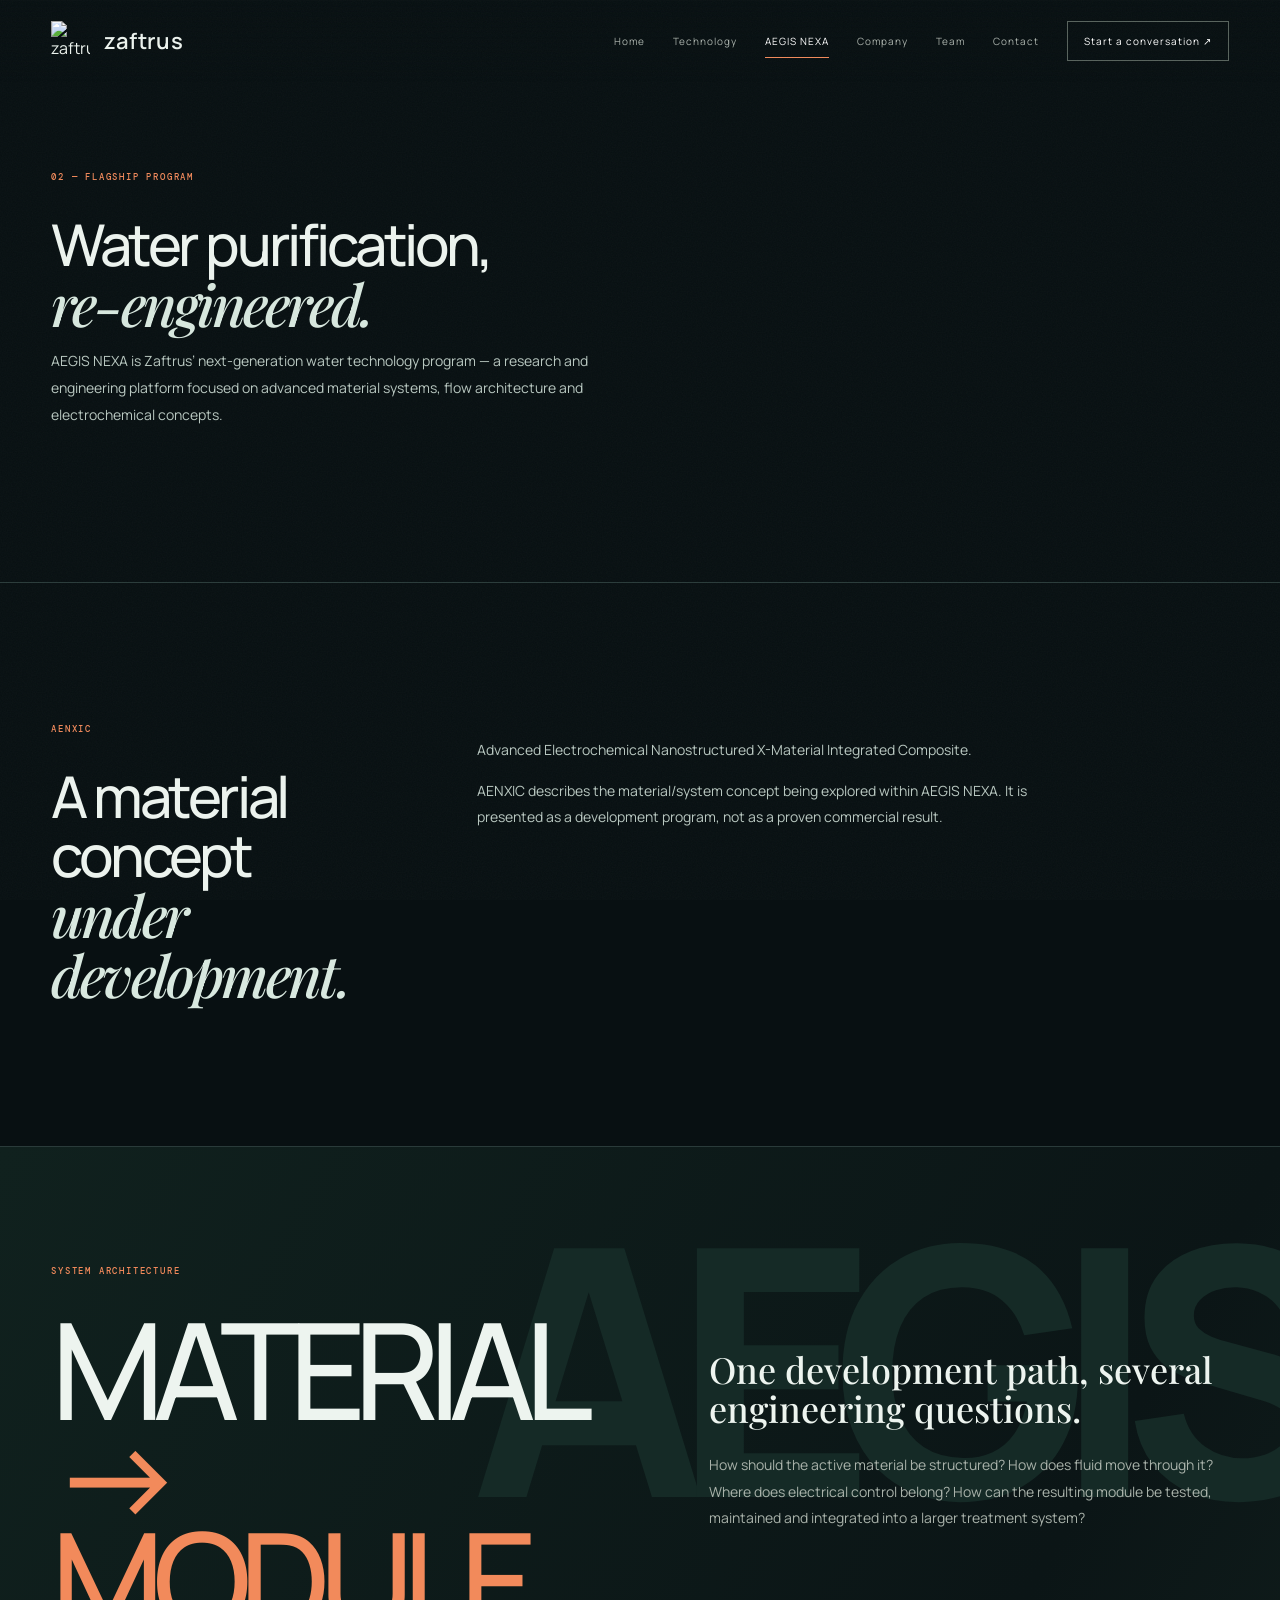
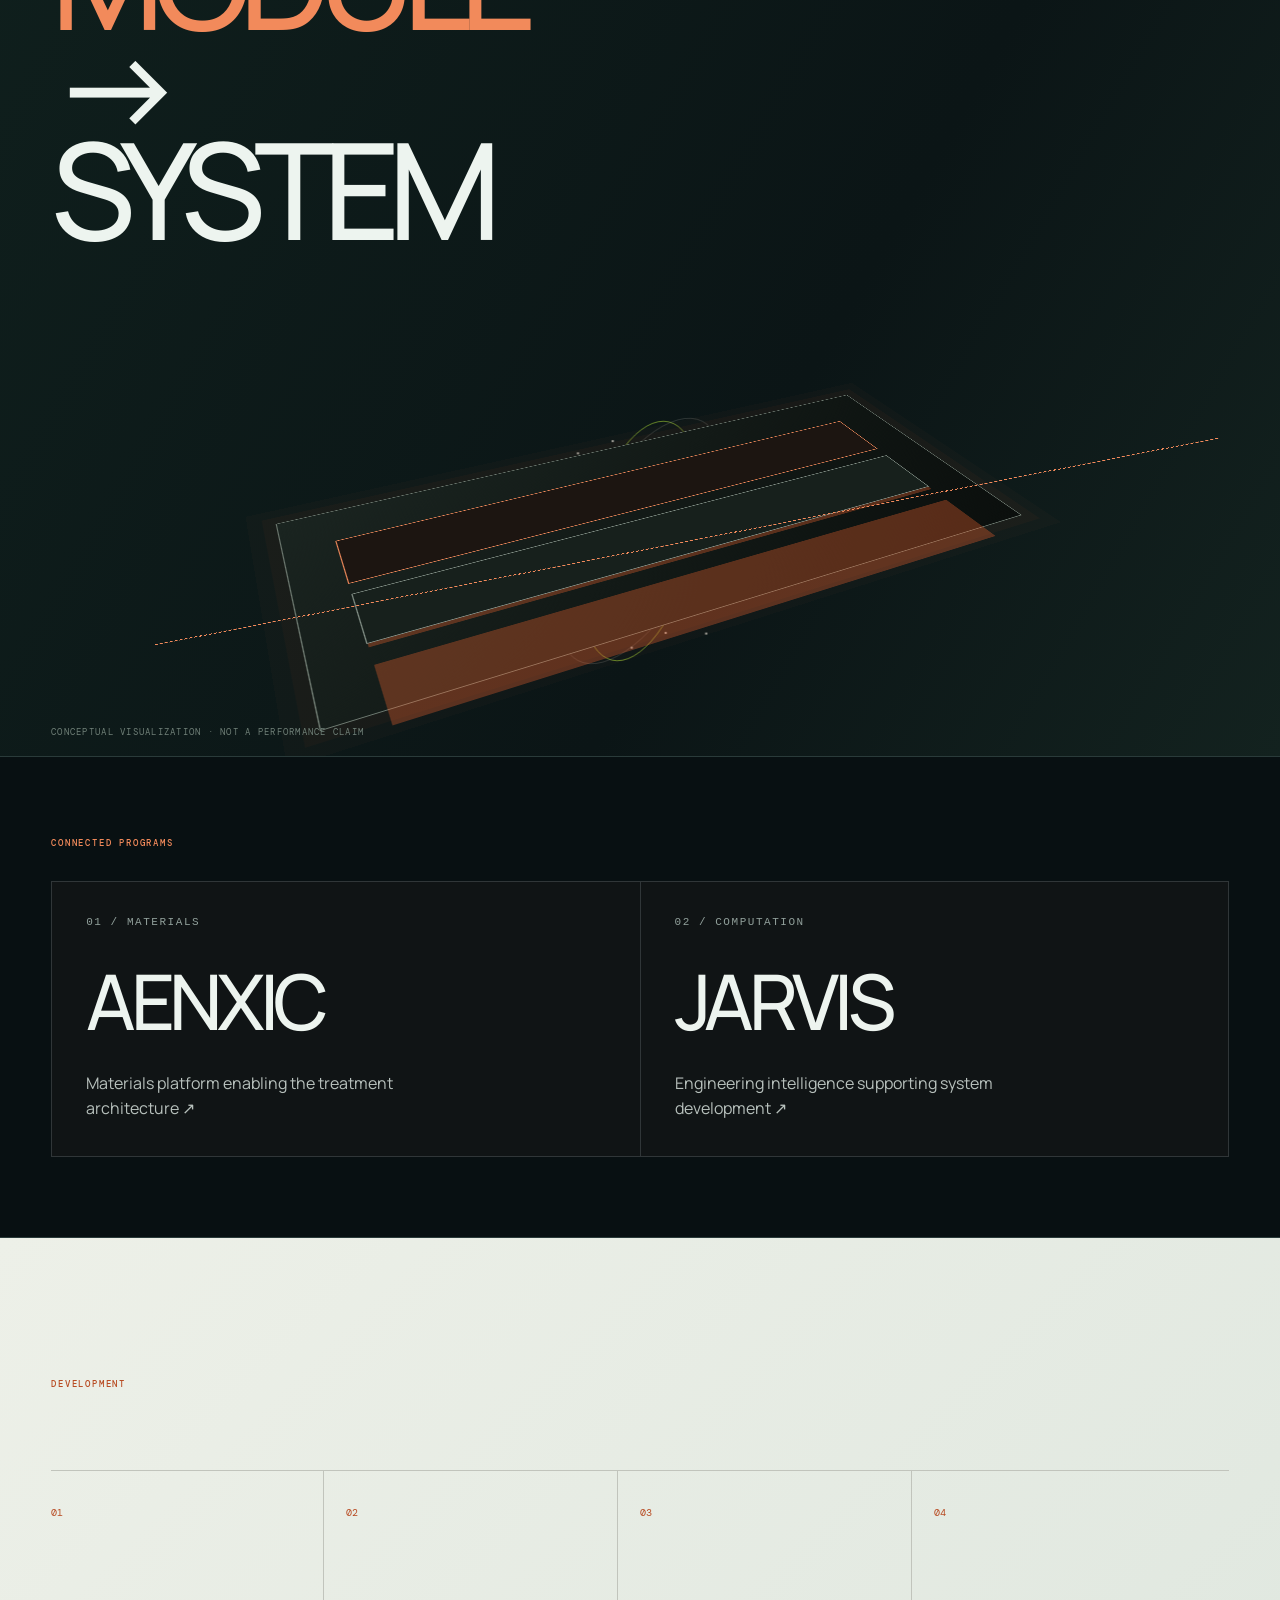
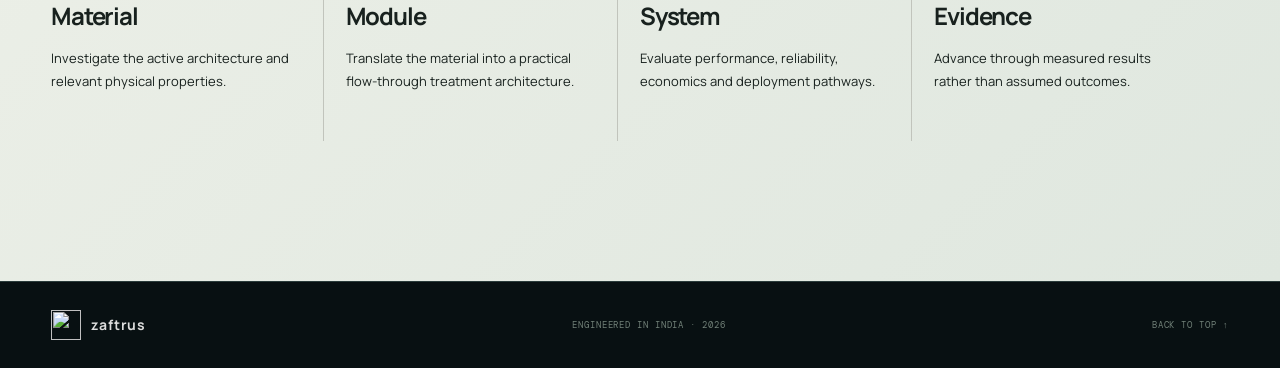
==== aegis-nexa.html @ 1539e018 "Add files via upload" ====
<!doctype html><html lang="en"><head><meta charset="utf-8"><meta name="viewport" content="width=device-width,initial-scale=1"><meta name="theme-color" content="#080a0b"><meta name="description" content="zaftrus — deep-tech systems for difficult problems."><link rel="icon" href="assets/zaftrus-emblem-small.png"><link rel="stylesheet" href="styles.css"><title>AEGIS NEXA — zaftrus</title></head><body><div class="noise"></div><div class="progress"></div><header class="nav"><a class="brand" href="index.html"><img src="assets/zaftrus-emblem.png" alt="zaftrus emblem"><span class="brand-name">zaftrus</span></a><nav class="navlinks"><a class="" href="index.html">Home</a><a class="" href="technology.html">Technology</a><a class="active" href="aegis-nexa.html">AEGIS NEXA</a><a class="" href="company.html">Company</a><a class="" href="team.html">Team</a><a class="" href="contact.html">Contact</a><a class="nav-cta" href="contact.html">Start a conversation ↗</a></nav><button class="menu" aria-label="Open menu" aria-expanded="false">☰</button></header><div class="mobile-panel"><a class="" href="index.html">Home</a><a class="" href="technology.html">Technology</a><a class="active" href="aegis-nexa.html">AEGIS NEXA</a><a class="" href="company.html">Company</a><a class="" href="team.html">Team</a><a class="" href="contact.html">Contact</a></div><main id="top"><section class="section" style="padding-top:170px"><p class="section-label">02 — FLAGSHIP PROGRAM</p><p class="display">Water purification,<br><span class="serif">re-engineered.</span></p><p class="body">AEGIS NEXA is Zaftrus’ next-generation water technology program — a research and engineering platform focused on advanced material systems, flow architecture and electrochemical concepts.</p></section><section class="section split"><div><p class="section-label">AENXIC</p><p class="display">A material concept<br><span class="serif">under development.</span></p></div><div><p class="body">Advanced Electrochemical Nanostructured X-Material Integrated Composite.</p><p class="body">AENXIC describes the material/system concept being explored within AEGIS NEXA. It is presented as a development program, not as a proven commercial result.</p></div></section><section class="feature"><div class="feature-grid"><div><p class="section-label">SYSTEM ARCHITECTURE</p><div class="feature-title">MATERIAL<br><span>→ MODULE</span><br>→ SYSTEM</div></div><div class="feature-copy"><h3>One development path, several engineering questions.</h3><p class="body">How should the active material be structured? How does fluid move through it? Where does electrical control belong? How can the resulting module be tested, maintained and integrated into a larger treatment system?</p></div></div><div class="feature-visual"><canvas class="system-canvas" aria-label="Animated abstract system visualization"></canvas><div class="stack"></div><div class="flow-line"></div><span class="feature-note">CONCEPTUAL VISUALIZATION · NOT A PERFORMANCE CLAIM</span></div></section><section class="section related-programs"><p class="section-label">CONNECTED PROGRAMS</p><div class="related-grid"><a class="related-link" href="aegis-nexa/aenxic.html"><span>01 / MATERIALS</span><strong>AENXIC</strong><em>Materials platform enabling the treatment architecture ↗</em></a><a class="related-link" href="aegis-nexa/jarvis.html"><span>02 / COMPUTATION</span><strong>JARVIS</strong><em>Engineering intelligence supporting system development ↗</em></a></div></section><section class="section light"><p class="section-label">DEVELOPMENT</p><div class="principle-grid"><div class="principle"><span class="num">01</span><h3>Material</h3><p>Investigate the active architecture and relevant physical properties.</p></div><div class="principle"><span class="num">02</span><h3>Module</h3><p>Translate the material into a practical flow-through treatment architecture.</p></div><div class="principle"><span class="num">03</span><h3>System</h3><p>Evaluate performance, reliability, economics and deployment pathways.</p></div><div class="principle"><span class="num">04</span><h3>Evidence</h3><p>Advance through measured results rather than assumed outcomes.</p></div></div></section></main><footer><a class="footer-brand" href="index.html"><img src="assets/zaftrus-emblem.png" alt=""><strong>zaftrus</strong></a><span class="footer-copy">ENGINEERED IN INDIA · 2026</span><a class="top" href="#top">BACK TO TOP ↑</a></footer><script src="script.js"></script></body></html>
---- styles.css ----
@import url('https://fonts.googleapis.com/css2?family=DM+Mono:wght@400;500&family=Manrope:wght@400;500;600;700;800&family=Playfair+Display:ital,wght@0,500;1,500;1,600&display=swap');
:root{--bg:#070909;--bg2:#0b100f;--paper:#f2f0e9;--muted:#89938e;--soft:#b8c0b9;--line:#29312e;--line2:#18201e;--orange:#f0642d;--orange-soft:#ff9a62;--serif:'Playfair Display',Georgia,serif;--sans:'Manrope',Arial,sans-serif;--mono:'DM Mono',monospace}
*{box-sizing:border-box}html{scroll-behavior:smooth}body{margin:0;background:var(--bg);color:var(--paper);font-family:var(--sans);overflow-x:hidden}a{color:inherit;text-decoration:none}::selection{background:var(--orange);color:#111}.noise{position:fixed;inset:0;z-index:80;pointer-events:none;opacity:.035;background-image:url("data:image/svg+xml,%3Csvg xmlns='http://www.w3.org/2000/svg' width='180' height='180'%3E%3Cfilter id='n'%3E%3CfeTurbulence type='fractalNoise' baseFrequency='.8' numOctaves='3'/%3E%3C/filter%3E%3Crect width='100%25' height='100%25' filter='url(%23n)'/%3E%3C/svg%3E")}.progress{position:fixed;top:0;left:0;height:2px;width:0;background:var(--orange);z-index:100}.nav{height:82px;position:fixed;inset:0 0 auto;z-index:70;display:flex;align-items:center;justify-content:space-between;padding:0 4vw;border-bottom:1px solid transparent;background:linear-gradient(#070909f4,transparent);transition:.35s}.nav.scrolled{height:68px;background:#070909eF;border-color:var(--line);backdrop-filter:blur(20px)}.brand{display:flex;align-items:center;gap:14px}.brand img{width:39px;height:39px;object-fit:contain}.brand-name{font-size:22px;font-weight:600;letter-spacing:.02em}.navlinks{display:flex;align-items:center;gap:28px}.navlinks a{font-size:10px;letter-spacing:.1em;color:#aab2ac;position:relative}.navlinks a:not(.nav-cta):after{content:'';position:absolute;left:0;right:100%;bottom:-10px;height:1px;background:var(--orange);transition:right .3s}.navlinks a:hover,.navlinks a.active{color:#fff}.navlinks a:hover:after,.navlinks a.active:after{right:0}.nav-cta{border:1px solid #58635d;padding:12px 16px;color:#fff!important}.menu{display:none;background:none;border:0;color:#fff;font-size:24px}.mobile-panel{display:none}
.hero{min-height:100svh;position:relative;display:grid;grid-template-columns:1.03fr 1.35fr .48fr;gap:2vw;align-items:center;padding:145px 4vw 54px;overflow:hidden;border-bottom:1px solid var(--line);background:radial-gradient(ellipse at 60% 45%,#17201d 0%,#0b100f 18%,#070909 54%)}.hero:before{content:'';position:absolute;inset:0;background-image:linear-gradient(#f0642d0d 1px,transparent 1px),linear-gradient(90deg,#f0642d0d 1px,transparent 1px);background-size:88px 88px;mask-image:linear-gradient(90deg,#000,transparent 78%)}.hero-copy,.hero-visual,.approach,.hero-meta{position:relative;z-index:2}.eyebrow,.section-label{font:500 9px var(--mono);letter-spacing:.2em;text-transform:uppercase;color:var(--orange)}.hero h1{font-size:clamp(58px,6.35vw,116px);line-height:.91;letter-spacing:-.075em;font-weight:500;margin:32px 0 28px}.outline{color:transparent;-webkit-text-stroke:1px #78827b}.serif{font-family:var(--serif);font-style:italic;font-weight:500;color:#e6e4dc;letter-spacing:-.05em}.lede,.body{font-size:14px;line-height:1.9;color:var(--soft);max-width:610px}.actions{display:flex;gap:10px;flex-wrap:wrap;margin-top:32px}.btn{display:inline-flex;align-items:center;gap:22px;padding:14px 17px;border:1px solid #46514b;font:500 10px var(--mono);letter-spacing:.08em;text-transform:uppercase;transition:.25s}.btn:hover{border-color:var(--orange);transform:translateY(-2px)}.btn.primary{background:var(--orange);border-color:var(--orange);color:#120d0a}.btn.primary:hover{background:var(--orange-soft)}.hero-meta{position:absolute;left:4vw;right:4vw;bottom:22px;display:flex;justify-content:space-between;color:#65716b;font:9px var(--mono);letter-spacing:.12em}.hero-visual{width:min(100%,720px);aspect-ratio:1;margin:auto;filter:drop-shadow(0 0 50px #f0642d0b)}.orb{position:absolute;left:22%;top:22%;width:56%;aspect-ratio:1;border-radius:50%;background:radial-gradient(circle at 30% 22%,#69756d 0,#303b35 22%,#121918 58%,#080a09 76%);box-shadow:inset -35px -30px 75px #000,0 0 0 1px #5c6961aa,0 0 90px #f0642d12;overflow:hidden}.orb:before{content:'';position:absolute;inset:7%;border:1px solid #d8ddd4aa;border-radius:50%;transform:rotate(-26deg) scaleY(.72);box-shadow:inset 0 0 0 14px #ffffff05}.orb:after{content:'';position:absolute;inset:15%;background:repeating-linear-gradient(60deg,transparent 0 14px,#e8ece21c 15px 16px,transparent 17px 29px);mix-blend-mode:screen;transform:rotate(16deg)}.orbit{position:absolute;inset:8%;border:1px solid #7d8a80aa;border-radius:50%;transform:rotate(22deg) scaleY(.48)}.orbit.o2{inset:2%;transform:rotate(-28deg) scaleY(.34);border-color:#f0642d99}.orbit.o3{inset:18%;transform:rotate(78deg) scaleY(.52);border-color:#aab4aa66}.hero-visual:before,.hero-visual:after{content:'';position:absolute;background:#f0642d55}.hero-visual:before{width:1px;height:100%;left:50%;top:0}.hero-visual:after{height:1px;width:100%;top:50%;left:0}.node{position:absolute;width:7px;height:7px;border:1px solid var(--orange);background:#0a0d0c;border-radius:50%;box-shadow:0 0 0 5px #f0642d0e}.n1{left:18%;top:30%}.n2{right:14%;top:42%}.n3{left:42%;bottom:16%}.visual-label{position:absolute;color:#839188;font:8px var(--mono);letter-spacing:.15em}.vl1{left:4%;top:30%}.vl2{right:0;top:42%}.vl3{left:39%;bottom:5%}.approach{border-left:1px solid var(--line);padding-left:30px;max-width:250px}.approach h3{font:500 28px/1.05 var(--serif);margin:20px 0}.approach p{font-size:12px;line-height:1.8;color:#a3ada6}.approach-list{display:grid;gap:14px;margin-top:28px;font:9px var(--mono);letter-spacing:.15em;color:#829087}.approach-list b{color:var(--orange);font-weight:400;margin-right:18px}
.section{padding:140px 4vw;border-top:1px solid var(--line);position:relative}.split,.company-grid,.contact-grid,.work-head,.feature-grid{display:grid;grid-template-columns:.52fr 1.48fr;gap:10vw}.display{font-size:clamp(42px,4.5vw,80px);line-height:1.02;letter-spacing:-.06em;font-weight:500;margin:0}.rule{width:90px;height:1px;background:var(--orange);margin:38px 0}.section-label{margin:0 0 32px}.work-head{align-items:end;margin-bottom:75px}.work-head>.body{margin:0}.work-grid{display:grid;grid-template-columns:1.3fr 1fr 1fr;border-top:1px solid var(--line)}.work-card{min-height:470px;padding:30px 28px;border-right:1px solid var(--line);border-bottom:1px solid var(--line);position:relative;overflow:hidden;background:linear-gradient(145deg,#0b100f,#080a0a);transition:.35s}.work-card:last-child{border-right:0}.work-card:before{content:'';position:absolute;width:260px;height:260px;border:1px solid #f0642d22;border-radius:50%;right:-130px;bottom:-130px;transition:.5s}.work-card:hover{background:#101613}.work-card:hover:before{right:-80px;bottom:-80px}.work-no{font:9px var(--mono);color:#68756d;letter-spacing:.12em}.work-icon{font-size:36px;color:var(--orange-soft);margin:80px 0 92px}.work-card h3{font-size:29px;line-height:1.05;letter-spacing:-.05em;font-weight:500;margin:0 0 18px}.work-card p{font-size:13px;line-height:1.8;color:#9ba69e;max-width:380px}.work-link{position:absolute;bottom:28px;left:28px;font:9px var(--mono);letter-spacing:.14em;color:var(--orange)}
.feature{padding:118px 4vw 0;min-height:800px;position:relative;overflow:hidden;background:linear-gradient(120deg,#0d1411,#090d0c 65%,#111814);border-top:1px solid var(--line)}.feature:before{content:'AEGIS';position:absolute;right:-3vw;top:80px;font-size:27vw;line-height:.8;font-weight:800;letter-spacing:-.1em;color:#111b17;pointer-events:none}.feature-grid{position:relative;z-index:2}.feature-title{font-size:clamp(84px,10.5vw,175px);line-height:.78;letter-spacing:-.09em;font-weight:500;margin:40px 0}.feature-title span{color:var(--orange)}.feature-copy{padding-top:85px;max-width:540px}.feature-copy h3{font:500 36px/1.08 var(--serif);margin:0 0 24px}.feature-copy .body{color:#a9b2aa}.feature-visual{position:relative;height:430px;margin-top:45px}.stack{position:absolute;left:22%;top:10%;width:58%;height:70%;border:1px solid #6d7970;transform:perspective(900px) rotateX(56deg) rotateZ(-25deg);background:linear-gradient(135deg,#1a2420,#0b0f0d);box-shadow:0 0 0 12px #f0642d08,0 0 0 26px #f0642d05}.stack:before,.stack:after{content:'';position:absolute;left:7%;right:7%;height:24%;border:1px solid var(--orange);background:#1c1511}.stack:before{top:18%;box-shadow:0 95px 0 -1px #f0642d55,0 190px 0 -1px #f0642d55}.stack:after{top:48%;border-color:#839087;background:#17201c}.flow-line{position:absolute;left:8%;right:0;top:50%;border-top:1px dashed var(--orange);transform:rotate(-11deg);animation:scan 5s ease-in-out infinite alternate}.feature-note{position:absolute;left:0;bottom:18px;font:9px var(--mono);letter-spacing:.14em;color:#708078}@keyframes scan{from{transform:translateY(-12px) rotate(-11deg);opacity:.3}to{transform:translateY(12px) rotate(-11deg);opacity:1}}
.light{background:linear-gradient(135deg,#f3f0e8,#e7e7df);color:#101312}.light .section-label{color:#c74e20}.light .display{color:#111}.light .body,.light p{color:#5d6660}.principle-grid{display:grid;grid-template-columns:repeat(4,1fr);border-top:1px solid #c1c4bc;margin-top:80px}.principle{min-height:270px;padding:28px 22px 20px 0;margin-right:22px;border-right:1px solid #c1c4bc}.principle:last-child{border-right:0}.principle .num{font:10px var(--mono);color:#c74e20}.principle h3{font-size:24px;letter-spacing:-.05em;margin:78px 0 15px}.principle p{font-size:13px;line-height:1.8}.partner-list{display:grid;grid-template-columns:1fr 1fr;border-top:1px solid var(--line);margin-top:45px}.partner-list span{padding:21px 0;border-bottom:1px solid var(--line);font-size:13px;color:#8f9a92;transition:.2s}.partner-list span:hover{color:var(--orange)}.team-grid{display:grid;grid-template-columns:repeat(4,1fr);border-top:1px solid var(--line)}.person{padding:28px 18px 30px 0;margin-right:20px;border-right:1px solid var(--line)}.person:last-child{border-right:0}.person-mark{height:230px;border:1px solid #303b35;background:radial-gradient(circle at 65% 35%,#303b35,#101715 50%,#090d0c);display:grid;place-items:center;position:relative;overflow:hidden;margin-bottom:24px}.person-mark:before{content:'';width:125px;height:125px;border:1px solid #f0642d60;border-radius:50%;box-shadow:0 0 70px #f0642d12}.person-mark:after{content:'';position:absolute;inset:14px;border:1px solid #f0642d18;transform:rotate(45deg)}.initial{position:absolute;font-size:43px;font-weight:700;letter-spacing:-.08em}.role{font:9px var(--mono);letter-spacing:.14em;color:var(--orange);text-transform:uppercase}.person h3{font-size:20px;line-height:1.15;margin:12px 0}.person p{font-size:12px;line-height:1.75;color:#8e9991}.contact-list{border-left:1px solid #c1c4bc;padding-left:28px;display:grid;gap:14px}.contact-list span{font-size:13px;color:#5d6660}.contact-list span:before{content:'';display:inline-block;width:5px;height:5px;background:var(--orange);border-radius:50%;margin:0 12px 2px 0}.mail{display:inline-block;margin-top:25px;font-size:clamp(25px,3vw,48px);letter-spacing:-.06em}.mail span{color:var(--orange)}footer{padding:28px 4vw;display:flex;justify-content:space-between;align-items:center;border-top:1px solid var(--line);color:#718078}.footer-brand{display:flex;align-items:center;gap:10px}.footer-brand img{width:30px;height:30px;object-fit:contain}.footer-brand strong{font-size:14px;letter-spacing:.06em;color:#ddd}.footer-copy,.top{font:9px var(--mono);letter-spacing:.1em}
@media(max-width:1100px){.hero{grid-template-columns:1fr 1fr}.hero-visual{grid-column:2;grid-row:1/3}.approach{display:none}.work-grid,.team-grid{grid-template-columns:1fr 1fr}.work-card:nth-child(2){border-right:0}.feature-grid,.company-grid,.contact-grid,.split,.work-head{grid-template-columns:1fr;gap:35px}.feature-copy{padding-top:0}.principle-grid{grid-template-columns:1fr 1fr}.principle:nth-child(2){border-right:0}.navlinks{gap:15px}}
@media(max-width:650px){.nav{height:66px;padding:0 6vw}.navlinks{display:none}.menu{display:block}.mobile-panel{position:fixed;z-index:65;top:66px;left:0;right:0;background:#0b0f0ef7;border-bottom:1px solid var(--line);padding:25px 6vw;display:none;flex-direction:column;gap:20px;backdrop-filter:blur(18px)}.mobile-panel.open{display:flex}.mobile-panel a{font-size:12px;letter-spacing:.1em}.hero{display:block;padding:125px 6vw 78px}.hero h1{font-size:clamp(52px,15vw,84px)}.hero-visual{width:100%;margin:38px auto 0}.hero-meta{left:6vw;right:6vw;font-size:8px}.hero-meta span:last-child{display:none}.section,.feature{padding:90px 6vw}.display{font-size:41px}.work-head{margin-bottom:48px}.work-grid,.team-grid{grid-template-columns:1fr}.work-card{min-height:410px;border-right:0}.work-icon{margin:58px 0 70px}.feature-title{font-size:88px}.feature-visual{height:330px}.principle-grid{grid-template-columns:1fr;margin-top:50px}.principle{min-height:205px;border-right:0;border-bottom:1px solid #c1c4bc;margin:0}.principle h3{margin-top:45px}.person{border-right:0;margin:0;padding-right:0;border-bottom:1px solid var(--line)}.footer-copy{display:none}footer{padding:24px 6vw}.contact-list{padding-left:18px}.mail{font-size:27px}}
@media(prefers-reduced-motion:reduce){*,*:before,*:after{animation:none!important;transition:none!important;scroll-behavior:auto!important}}

/* Dynamic layer — intentionally quiet, but alive. */
body{opacity:1;transition:background .35s ease}body.page-ready{opacity:1}body.page-leaving{opacity:0}
.btn,.mail,.work-card{transform:translate3d(var(--mx,0),var(--my,0),0);transition:transform .25s ease,background .25s ease,border-color .25s ease}
.system-canvas{position:absolute;inset:0;width:100%;height:100%;pointer-events:auto;mix-blend-mode:screen;opacity:.95}
.hero-visual,.feature-visual{isolation:isolate}
.hero-visual:after{content:"";position:absolute;inset:8%;border:1px solid rgba(238,91,34,.12);border-radius:50%;transform:rotate(calc(var(--scroll,0) * .03deg));pointer-events:none}
.feature-visual .system-canvas{opacity:.72}
@media (prefers-reduced-motion:reduce){body{transition:none}.system-canvas{display:none}.btn,.mail,.work-card{transform:none!important}}
/* final formatting corrections */
body{opacity:1!important;visibility:visible!important;background:var(--bg);color:var(--paper)}
.reveal{opacity:1;transform:none}
.system-canvas{display:block;position:absolute;inset:0;width:100%;height:100%;pointer-events:none}
.hero-visual,.feature-visual{min-width:0;min-height:0}
@media(max-width:1100px){.hero{grid-template-columns:1fr 1fr}.hero-visual{grid-column:2;grid-row:1/3}.approach{display:none}}
@media(max-width:650px){.hero{display:block}.hero-visual{grid-column:auto;grid-row:auto;min-height:420px}.hero-meta{position:relative;left:auto;right:auto;bottom:auto;margin-top:35px}.work-grid,.team-grid,.principle-grid{grid-template-columns:1fr}.feature-grid,.split,.contact-grid,.work-head{grid-template-columns:1fr;gap:35px}}

/* Connected program navigation */
.related-programs{padding-top:80px;padding-bottom:80px}.related-grid{display:grid;grid-template-columns:repeat(2,minmax(0,1fr));gap:1px;background:#303638;border:1px solid #303638}.related-link{display:flex;flex-direction:column;gap:18px;min-height:250px;padding:34px;background:#101415;color:inherit;text-decoration:none;transition:background .3s,transform .3s}.related-link:hover{background:#182022;transform:translateY(-4px)}.related-link span{font:11px/1.2 monospace;letter-spacing:.14em;color:#91a09b}.related-link strong{font-size:clamp(42px,6vw,88px);font-weight:500;letter-spacing:-.07em}.related-link em{font-style:normal;max-width:330px;color:#b7c0bc;line-height:1.6}@media(max-width:700px){.related-grid{grid-template-columns:1fr}}

.ecosystem-section{position:relative;overflow:hidden}.ecosystem-intro{max-width:760px;margin:28px 0 54px}.ecosystem-grid{display:grid;grid-template-columns:repeat(2,minmax(0,1fr));gap:1px;background:rgba(255,255,255,.16);border:1px solid rgba(255,255,255,.16)}.ecosystem-card{background:#0b0e10;padding:34px 30px;min-height:270px;display:grid;grid-template-columns:42px 1fr;gap:20px;position:relative}.ecosystem-card.featured{grid-column:span 2;background:linear-gradient(125deg,#12181a,#0b0e10 65%);min-height:300px}.ecosystem-index{font:12px/1 monospace;color:#a8c7b5;padding-top:4px}.ecosystem-kicker{font:11px/1.4 monospace;letter-spacing:.12em;color:#8d9c94;margin:0 0 16px}.ecosystem-card h3{font-size:clamp(26px,3vw,48px);font-weight:400;letter-spacing:-.04em;margin:0 0 16px}.ecosystem-card p:not(.ecosystem-kicker):not(.ecosystem-note){color:#b7c0bb;line-height:1.7;max-width:650px}.ecosystem-note{font:11px/1.4 monospace;text-transform:uppercase;letter-spacing:.08em;color:#d4e2d8;margin-top:22px}.ecosystem-footnote{font-size:13px;color:#8d9c94;max-width:760px;margin-top:24px}@media(max-width:760px){.ecosystem-grid{grid-template-columns:1fr}.ecosystem-card.featured{grid-column:span 1}.ecosystem-card{padding:25px 20px;grid-template-columns:30px 1fr}}
/* Team profile redesign */
.team-intro-grid{display:grid;grid-template-columns:1.25fr .75fr;gap:8vw;align-items:end;margin-top:38px}.team-intro-copy{max-width:420px;padding-bottom:8px}.team-note{font:12px/1.8 var(--mono);color:#8e9991;border-top:1px solid var(--line);padding-top:18px;margin-top:28px}.team-list{border-top:1px solid var(--line)}.team-profile{display:grid;grid-template-columns:minmax(260px,34%) 1fr;gap:7vw;padding:58px 0 64px;border-bottom:1px solid var(--line);align-items:start}.team-profile.reverse{grid-template-columns:1fr minmax(260px,34%)}.team-profile.reverse .profile-portrait{grid-column:2;grid-row:1}.team-profile.reverse .profile-content{grid-column:1;grid-row:1}.profile-portrait{height:430px;overflow:hidden;background:#151b18;position:relative}.profile-portrait:after{content:'';position:absolute;inset:14px;border:1px solid rgba(240,100,45,.32);pointer-events:none}.profile-portrait img{width:100%;height:100%;object-fit:cover;display:block;filter:saturate(.82) contrast(1.04);transition:transform .8s cubic-bezier(.2,.7,.2,1),filter .4s}.team-profile:hover .profile-portrait img{transform:scale(1.035);filter:saturate(1) contrast(1.04)}.profile-content{max-width:650px}.profile-index{font:10px var(--mono);letter-spacing:.14em;color:var(--orange);margin-bottom:28px}.profile-heading{display:flex;justify-content:space-between;gap:24px;align-items:flex-start;border-bottom:1px solid var(--line);padding-bottom:24px;margin-bottom:26px}.profile-heading h2{font-size:clamp(34px,4vw,66px);line-height:.95;letter-spacing:-.07em;margin:0}.profile-heading .role{padding-top:8px;white-space:nowrap}.profile-bio{font-size:14px;line-height:1.9;color:#9aa49d;max-width:610px}.profile-bio+.profile-bio{margin-top:18px}@media(max-width:900px){.team-intro-grid{grid-template-columns:1fr;gap:30px}.team-profile,.team-profile.reverse{grid-template-columns:1fr;gap:30px}.team-profile.reverse .profile-portrait,.team-profile.reverse .profile-content{grid-column:auto;grid-row:auto}.profile-portrait{height:460px}.profile-content{max-width:none}}@media(max-width:650px){.profile-portrait{height:360px}.profile-heading{display:block}.profile-heading .role{display:block;margin-top:18px}.profile-bio{font-size:13px}.team-profile{padding:42px 0 48px}}

/* Final visual correction layer — restrained colour, editorial technical accents */
:root{
  --bg:#081012;
  --bg2:#0d1718;
  --paper:#edf4ef;
  --muted:#81928d;
  --soft:#b9c8c1;
  --line:#2a3b3a;
  --line2:#172727;
  --orange:#f28a5b;
  --orange-soft:#ffc09b;
  --mint:#9de3d0;
}
body{background:var(--bg);color:var(--paper)}
.nav{background:linear-gradient(#081012f5,transparent)}
.nav.scrolled{background:#081012ed;border-color:var(--line)}
.hero{background:radial-gradient(ellipse at 62% 44%,#1b3430 0%,#10201f 22%,#081012 62%)}
.hero:before{background-image:linear-gradient(#9de3d00c 1px,transparent 1px),linear-gradient(90deg,#9de3d00c 1px,transparent 1px)}
.outline{-webkit-text-stroke:1px #718b83}
.serif{color:#d8e8df}
.btn{border-color:#49615b}.btn.primary{background:var(--orange);border-color:var(--orange)}
.work-card{background:linear-gradient(145deg,#10201f,#0a1213);border-color:var(--line)}
.work-card:hover{background:#152a27}
.work-card:before{border-color:#9de3d022}
.feature{background:linear-gradient(120deg,#10211e,#0b1516 65%,#13221f)}
.feature:before{color:#152a26}
.light{background:linear-gradient(135deg,#edf0e8,#dfe7df)}

/* Team page: add visual structure to the negative space without repeating cards */
.team-intro{overflow:hidden;background:
  radial-gradient(circle at 83% 28%,#9de3d010 0 1px,transparent 2px),
  linear-gradient(90deg,transparent 0 78%,#9de3d008 78% 78.1%,transparent 78.1%);
  background-size:18px 18px,100% 100%;
}
.team-intro:after{content:'';position:absolute;right:-8vw;top:115px;width:34vw;max-width:520px;aspect-ratio:1;border:1px solid #9de3d02b;border-radius:50%;box-shadow:0 0 0 34px #9de3d008,0 0 0 90px #9de3d005;pointer-events:none}
.team-intro:before{content:'Z / 04';position:absolute;right:5vw;top:145px;font:10px var(--mono);letter-spacing:.2em;color:#6e827b;z-index:1}
.team-section{padding-top:50px;background:linear-gradient(180deg,#081012 0%,#0b1516 100%)}
.team-list{position:relative}
.team-list:before{content:'';position:absolute;left:calc(34% + 3.5vw);top:0;bottom:0;width:1px;background:linear-gradient(#9de3d033,transparent 90%);pointer-events:none}
.team-profile{position:relative}
.team-profile:after{content:'FIELD / PROFILE';position:absolute;right:0;top:64px;font:9px var(--mono);letter-spacing:.18em;color:#526761;writing-mode:vertical-rl;transform:rotate(180deg);opacity:.8}
.profile-portrait{background:#12201f;border:1px solid #38504a;box-shadow:0 20px 60px #00000020}
.profile-portrait:before{content:'';position:absolute;inset:0;background:linear-gradient(135deg,transparent 55%,#9de3d014);pointer-events:none;z-index:1}
.profile-portrait:after{inset:12px;border-color:#9de3d044}
.profile-content{padding-right:35px}
.profile-heading{border-color:#31433f}
.profile-heading h2{color:#edf4ef}
.profile-bio{color:#a9bbb3}
.profile-index{color:var(--orange-soft)}
.team-note{border-color:#31433f;color:#8da39a}

/* Distinct closing graphic instead of another empty text block */
.team-section + .light{position:relative;overflow:hidden}
.team-section + .light:after{content:'';position:absolute;right:7vw;top:50%;width:210px;height:210px;border:1px solid #c74e2038;border-radius:50%;transform:translateY(-50%);box-shadow:0 0 0 26px #c74e2010,0 0 0 64px #c74e2008}
.team-section + .light:before{content:'COLLABORATION / 05';position:absolute;right:8vw;top:calc(50% - 8px);font:9px var(--mono);letter-spacing:.16em;color:#b25b38;transform:rotate(90deg);transform-origin:center;z-index:1}
@media(max-width:900px){.team-intro:after{right:-18vw;width:60vw}.team-list:before,.team-profile:after{display:none}.profile-content{padding-right:0}.team-section + .light:after,.team-section + .light:before{display:none}}

/* v17 contrast correction: light sections must use dark typography */
.light .serif,
.light .display .serif,
.light .feature-title .serif {
  color: #26312d;
}
.light .outline {
  -webkit-text-stroke-color: #68756d;
}
.light a:not(.btn),
.light .mail {
  color: #18211e;
}
.light .mail span {
  color: #c74e20;
}
.light .section-label,
.light .num,
.light .role {
  color: #b84b22;
}
.light .principle h3,
.light .principle p,
.light .display,
.light h1,
.light h2,
.light h3,
.light strong {
  color: #18211e;
}
.light .contact-list span,
.light .body,
.light p {
  color: #4f5b54;
}
.light .btn {
  color: #18211e;
  border-color: #7d8980;
}
.light .btn.primary {
  color: #fff;
  background: #c95728;
  border-color: #c95728;
}
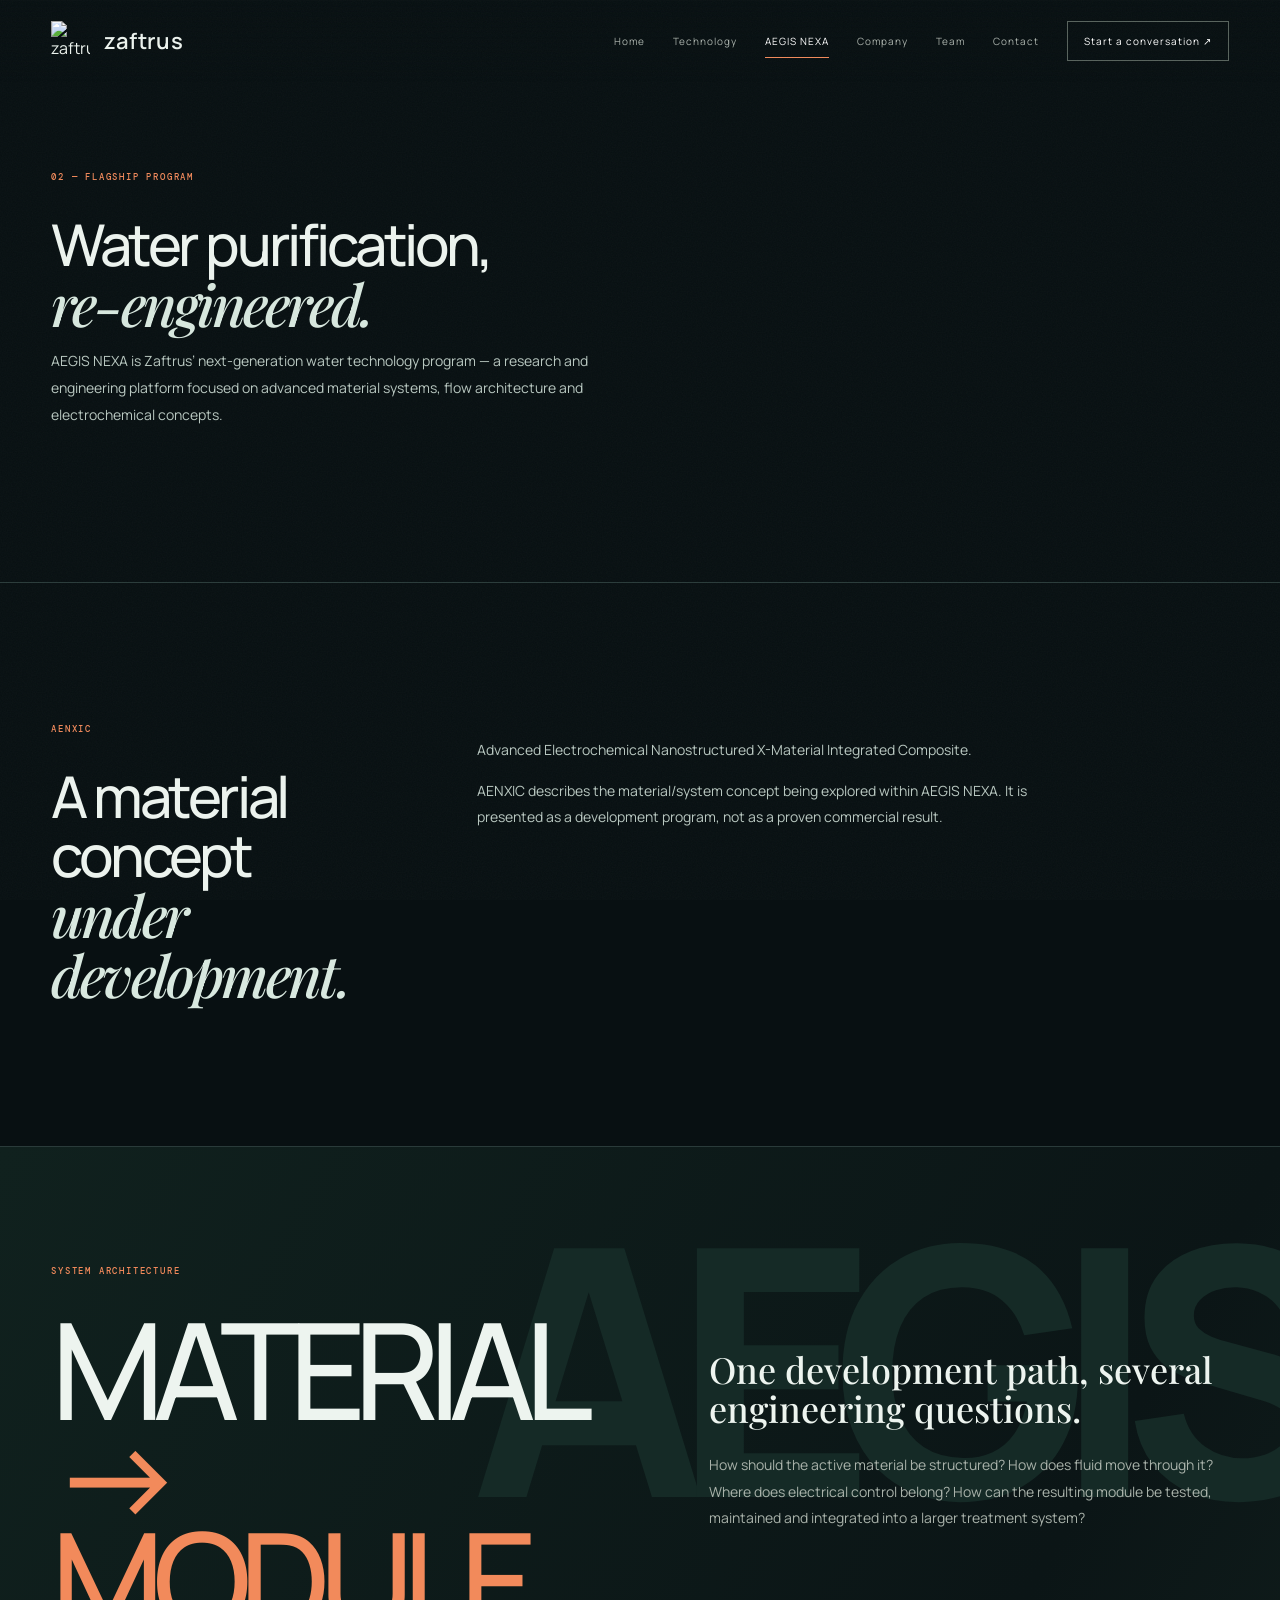
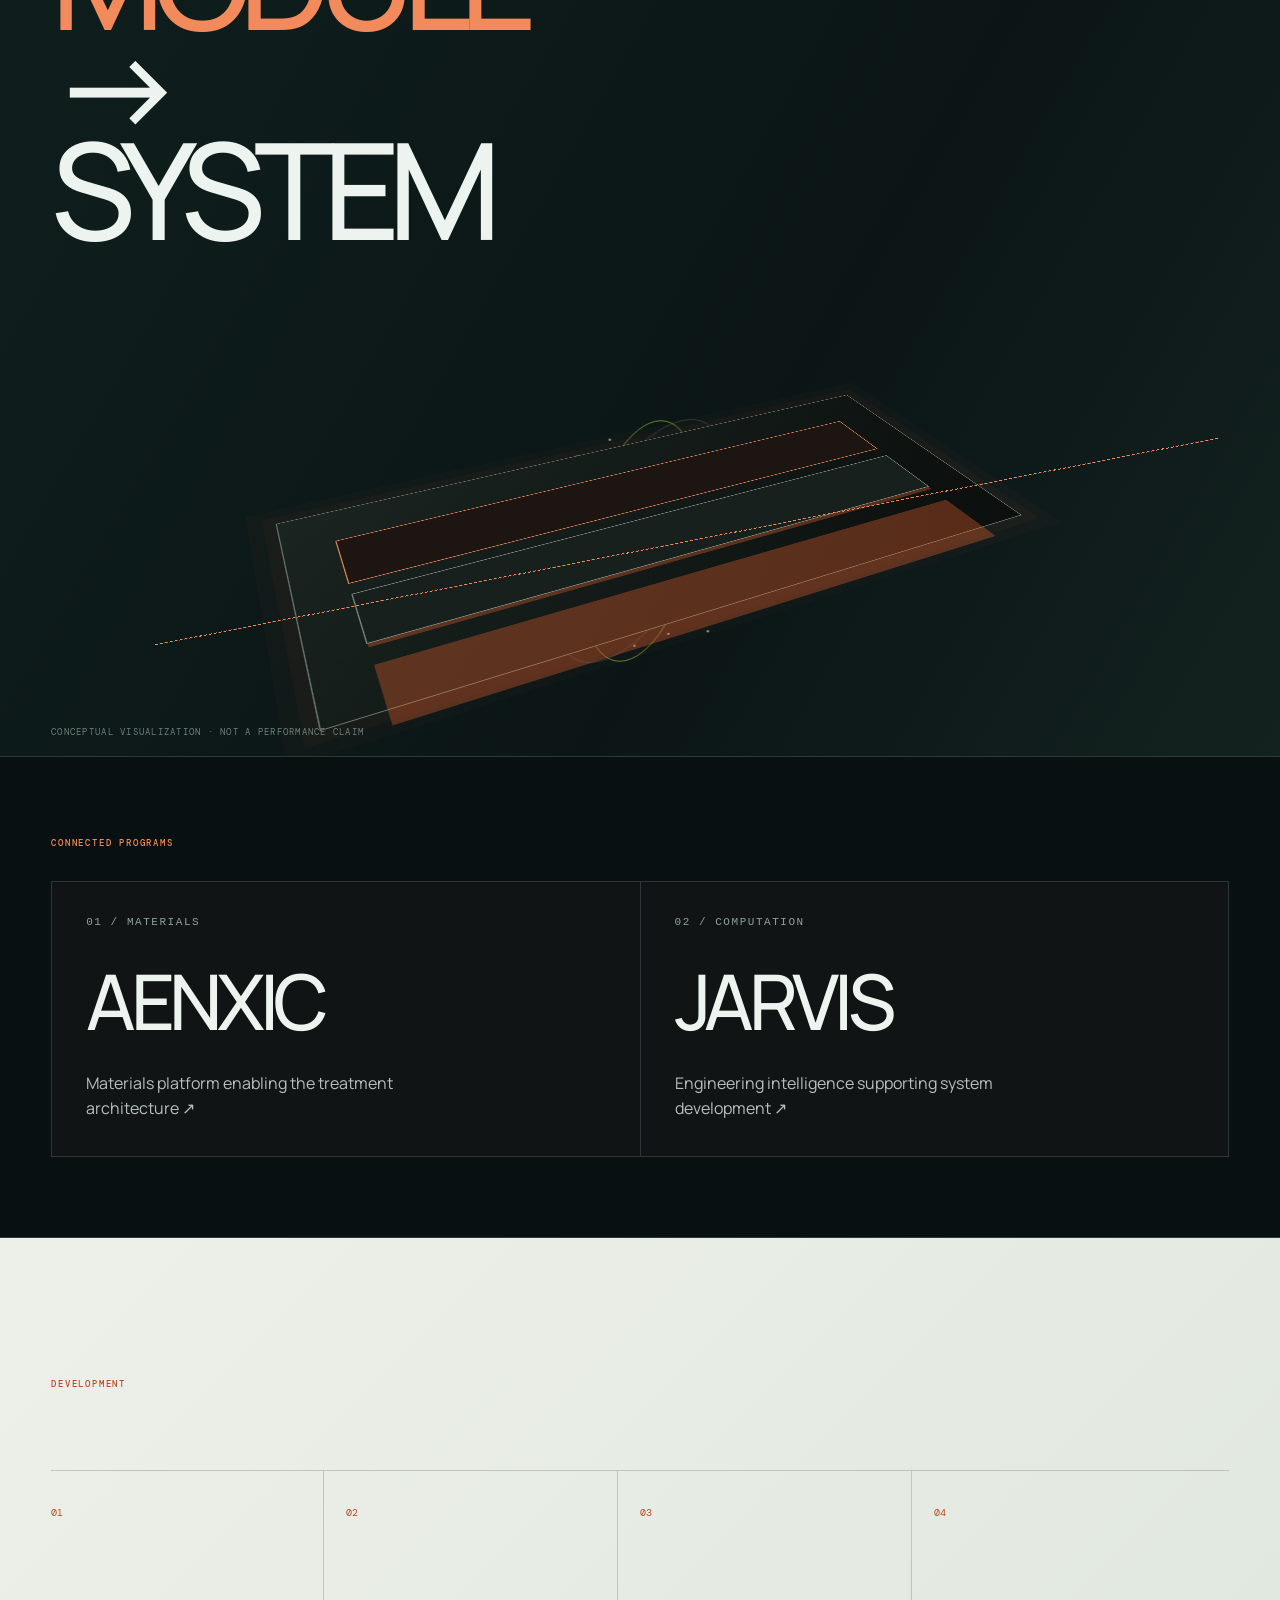
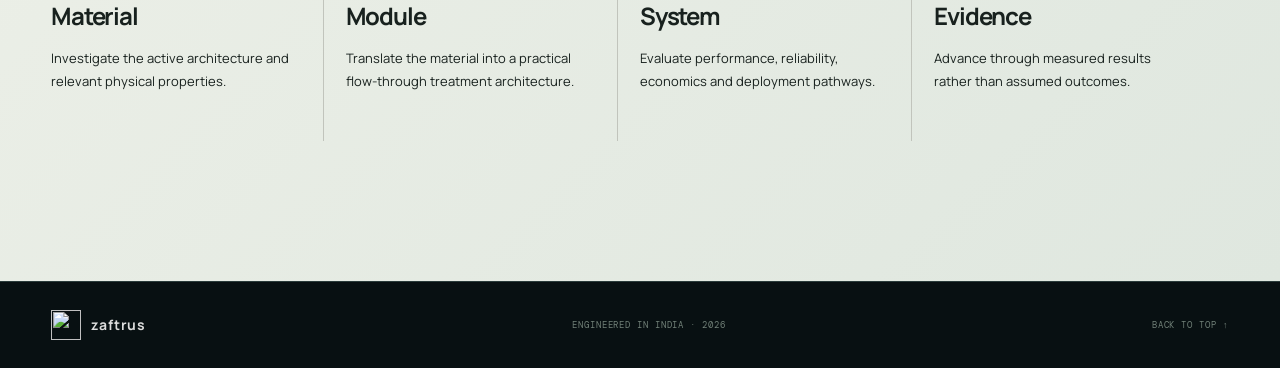
==== commit d49e059d: "Update aegis-nexa.html" ====
--- a/aegis-nexa.html
+++ b/aegis-nexa.html
@@ -1 +1 @@
-<!doctype html><html lang="en"><head><meta charset="utf-8"><meta name="viewport" content="width=device-width,initial-scale=1"><meta name="theme-color" content="#080a0b"><meta name="description" content="zaftrus — deep-tech systems for difficult problems."><link rel="icon" href="assets/zaftrus-emblem-small.png"><link rel="stylesheet" href="styles.css"><title>AEGIS NEXA — zaftrus</title></head><body><div class="noise"></div><div class="progress"></div><header class="nav"><a class="brand" href="index.html"><img src="assets/zaftrus-emblem.png" alt="zaftrus emblem"><span class="brand-name">zaftrus</span></a><nav class="navlinks"><a class="" href="index.html">Home</a><a class="" href="technology.html">Technology</a><a class="active" href="aegis-nexa.html">AEGIS NEXA</a><a class="" href="company.html">Company</a><a class="" href="team.html">Team</a><a class="" href="contact.html">Contact</a><a class="nav-cta" href="contact.html">Start a conversation ↗</a></nav><button class="menu" aria-label="Open menu" aria-expanded="false">☰</button></header><div class="mobile-panel"><a class="" href="index.html">Home</a><a class="" href="technology.html">Technology</a><a class="active" href="aegis-nexa.html">AEGIS NEXA</a><a class="" href="company.html">Company</a><a class="" href="team.html">Team</a><a class="" href="contact.html">Contact</a></div><main id="top"><section class="section" style="padding-top:170px"><p class="section-label">02 — FLAGSHIP PROGRAM</p><p class="display">Water purification,<br><span class="serif">re-engineered.</span></p><p class="body">AEGIS NEXA is Zaftrus’ next-generation water technology program — a research and engineering platform focused on advanced material systems, flow architecture and electrochemical concepts.</p></section><section class="section split"><div><p class="section-label">AENXIC</p><p class="display">A material concept<br><span class="serif">under development.</span></p></div><div><p class="body">Advanced Electrochemical Nanostructured X-Material Integrated Composite.</p><p class="body">AENXIC describes the material/system concept being explored within AEGIS NEXA. It is presented as a development program, not as a proven commercial result.</p></div></section><section class="feature"><div class="feature-grid"><div><p class="section-label">SYSTEM ARCHITECTURE</p><div class="feature-title">MATERIAL<br><span>→ MODULE</span><br>→ SYSTEM</div></div><div class="feature-copy"><h3>One development path, several engineering questions.</h3><p class="body">How should the active material be structured? How does fluid move through it? Where does electrical control belong? How can the resulting module be tested, maintained and integrated into a larger treatment system?</p></div></div><div class="feature-visual"><canvas class="system-canvas" aria-label="Animated abstract system visualization"></canvas><div class="stack"></div><div class="flow-line"></div><span class="feature-note">CONCEPTUAL VISUALIZATION · NOT A PERFORMANCE CLAIM</span></div></section><section class="section related-programs"><p class="section-label">CONNECTED PROGRAMS</p><div class="related-grid"><a class="related-link" href="aegis-nexa/aenxic.html"><span>01 / MATERIALS</span><strong>AENXIC</strong><em>Materials platform enabling the treatment architecture ↗</em></a><a class="related-link" href="aegis-nexa/jarvis.html"><span>02 / COMPUTATION</span><strong>JARVIS</strong><em>Engineering intelligence supporting system development ↗</em></a></div></section><section class="section light"><p class="section-label">DEVELOPMENT</p><div class="principle-grid"><div class="principle"><span class="num">01</span><h3>Material</h3><p>Investigate the active architecture and relevant physical properties.</p></div><div class="principle"><span class="num">02</span><h3>Module</h3><p>Translate the material into a practical flow-through treatment architecture.</p></div><div class="principle"><span class="num">03</span><h3>System</h3><p>Evaluate performance, reliability, economics and deployment pathways.</p></div><div class="principle"><span class="num">04</span><h3>Evidence</h3><p>Advance through measured results rather than assumed outcomes.</p></div></div></section></main><footer><a class="footer-brand" href="index.html"><img src="assets/zaftrus-emblem.png" alt=""><strong>zaftrus</strong></a><span class="footer-copy">ENGINEERED IN INDIA · 2026</span><a class="top" href="#top">BACK TO TOP ↑</a></footer><script src="script.js"></script></body></html>+<!doctype html><html lang="en"><head><meta charset="utf-8"><meta name="viewport" content="width=device-width,initial-scale=1"><meta name="theme-color" content="#080a0b"><meta name="description" content="zaftrus — deep-tech systems for difficult problems."><link rel="icon" href="zaftrus-emblem-small.png"><link rel="stylesheet" href="styles.css"><title>AEGIS NEXA — zaftrus</title></head><body><div class="noise"></div><div class="progress"></div><header class="nav"><a class="brand" href="index.html"><img src="assets/zaftrus-emblem.png" alt="zaftrus emblem"><span class="brand-name">zaftrus</span></a><nav class="navlinks"><a class="" href="index.html">Home</a><a class="" href="technology.html">Technology</a><a class="active" href="aegis-nexa.html">AEGIS NEXA</a><a class="" href="company.html">Company</a><a class="" href="team.html">Team</a><a class="" href="contact.html">Contact</a><a class="nav-cta" href="contact.html">Start a conversation ↗</a></nav><button class="menu" aria-label="Open menu" aria-expanded="false">☰</button></header><div class="mobile-panel"><a class="" href="index.html">Home</a><a class="" href="technology.html">Technology</a><a class="active" href="aegis-nexa.html">AEGIS NEXA</a><a class="" href="company.html">Company</a><a class="" href="team.html">Team</a><a class="" href="contact.html">Contact</a></div><main id="top"><section class="section" style="padding-top:170px"><p class="section-label">02 — FLAGSHIP PROGRAM</p><p class="display">Water purification,<br><span class="serif">re-engineered.</span></p><p class="body">AEGIS NEXA is Zaftrus’ next-generation water technology program — a research and engineering platform focused on advanced material systems, flow architecture and electrochemical concepts.</p></section><section class="section split"><div><p class="section-label">AENXIC</p><p class="display">A material concept<br><span class="serif">under development.</span></p></div><div><p class="body">Advanced Electrochemical Nanostructured X-Material Integrated Composite.</p><p class="body">AENXIC describes the material/system concept being explored within AEGIS NEXA. It is presented as a development program, not as a proven commercial result.</p></div></section><section class="feature"><div class="feature-grid"><div><p class="section-label">SYSTEM ARCHITECTURE</p><div class="feature-title">MATERIAL<br><span>→ MODULE</span><br>→ SYSTEM</div></div><div class="feature-copy"><h3>One development path, several engineering questions.</h3><p class="body">How should the active material be structured? How does fluid move through it? Where does electrical control belong? How can the resulting module be tested, maintained and integrated into a larger treatment system?</p></div></div><div class="feature-visual"><canvas class="system-canvas" aria-label="Animated abstract system visualization"></canvas><div class="stack"></div><div class="flow-line"></div><span class="feature-note">CONCEPTUAL VISUALIZATION · NOT A PERFORMANCE CLAIM</span></div></section><section class="section related-programs"><p class="section-label">CONNECTED PROGRAMS</p><div class="related-grid"><a class="related-link" href="aegis-nexa/aenxic.html"><span>01 / MATERIALS</span><strong>AENXIC</strong><em>Materials platform enabling the treatment architecture ↗</em></a><a class="related-link" href="aegis-nexa/jarvis.html"><span>02 / COMPUTATION</span><strong>JARVIS</strong><em>Engineering intelligence supporting system development ↗</em></a></div></section><section class="section light"><p class="section-label">DEVELOPMENT</p><div class="principle-grid"><div class="principle"><span class="num">01</span><h3>Material</h3><p>Investigate the active architecture and relevant physical properties.</p></div><div class="principle"><span class="num">02</span><h3>Module</h3><p>Translate the material into a practical flow-through treatment architecture.</p></div><div class="principle"><span class="num">03</span><h3>System</h3><p>Evaluate performance, reliability, economics and deployment pathways.</p></div><div class="principle"><span class="num">04</span><h3>Evidence</h3><p>Advance through measured results rather than assumed outcomes.</p></div></div></section></main><footer><a class="footer-brand" href="index.html"><img src="assets/zaftrus-emblem.png" alt=""><strong>zaftrus</strong></a><span class="footer-copy">ENGINEERED IN INDIA · 2026</span><a class="top" href="#top">BACK TO TOP ↑</a></footer><script src="script.js"></script></body></html>
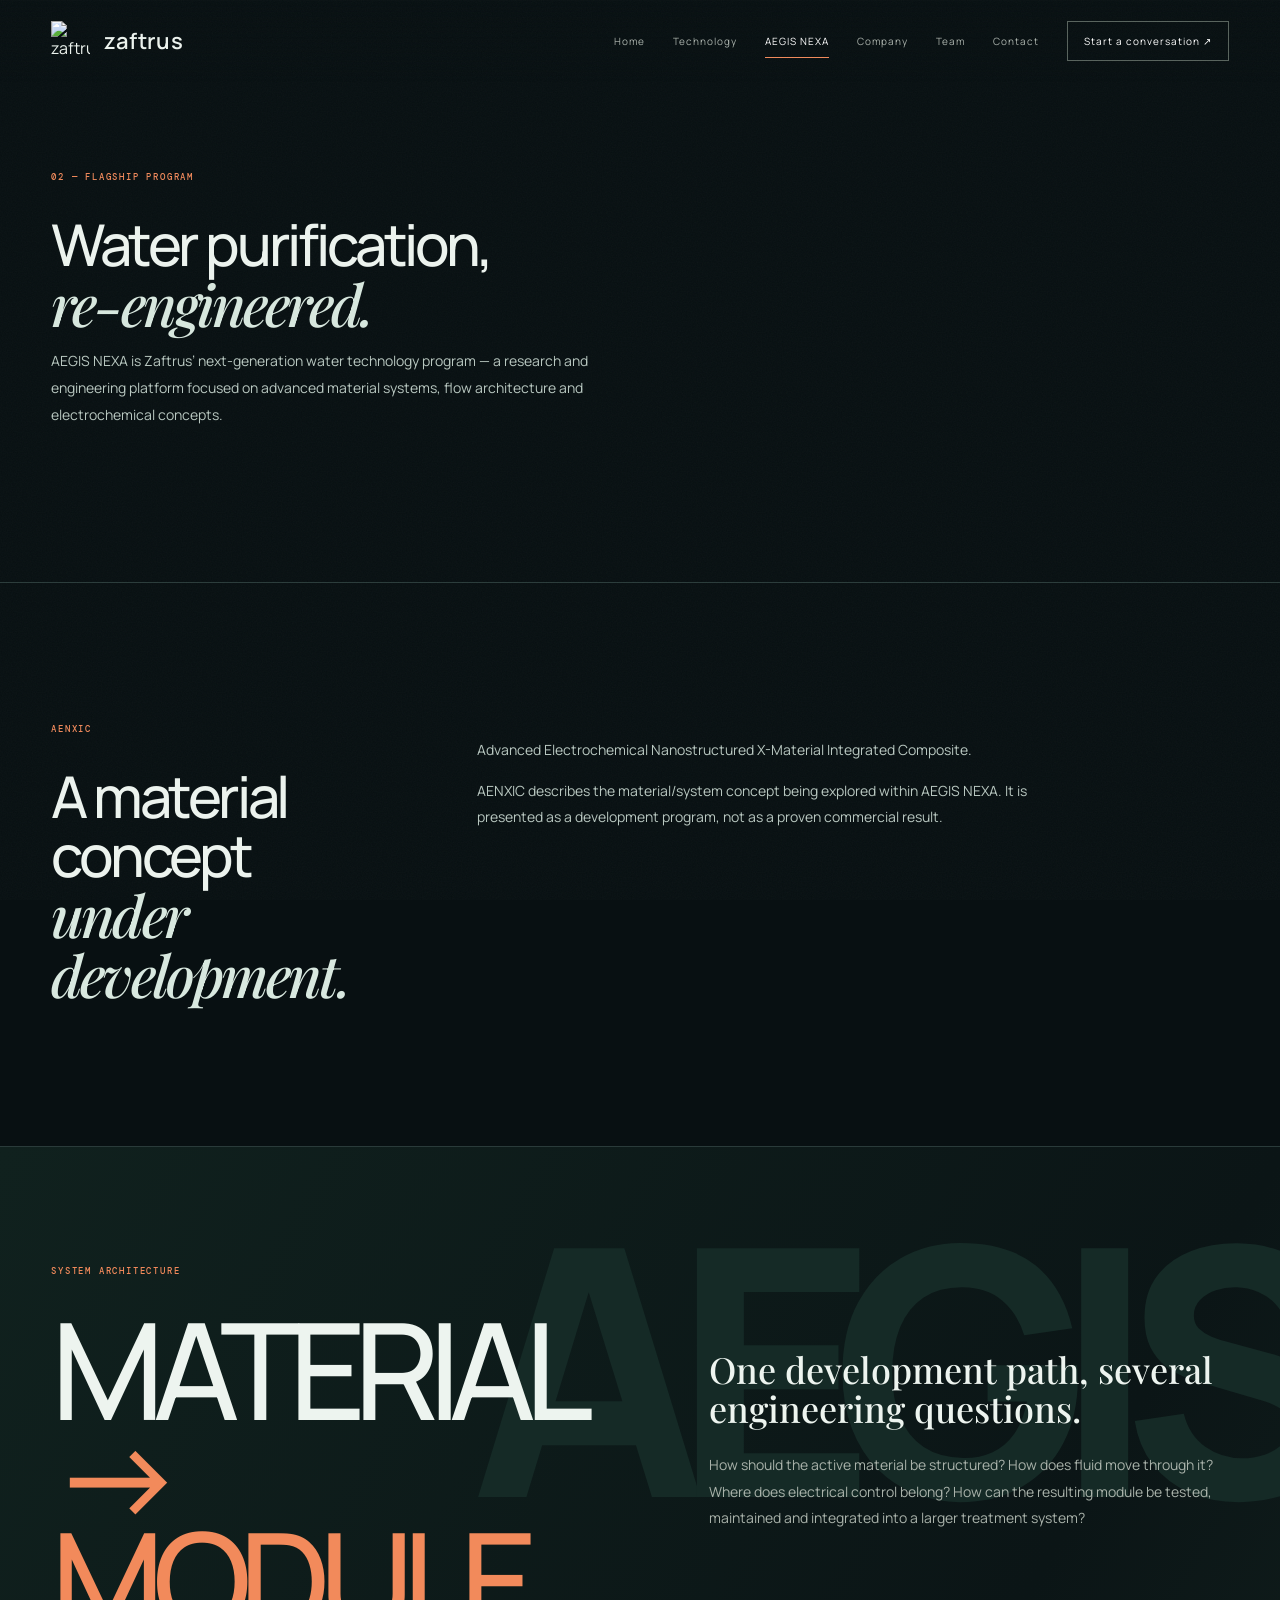
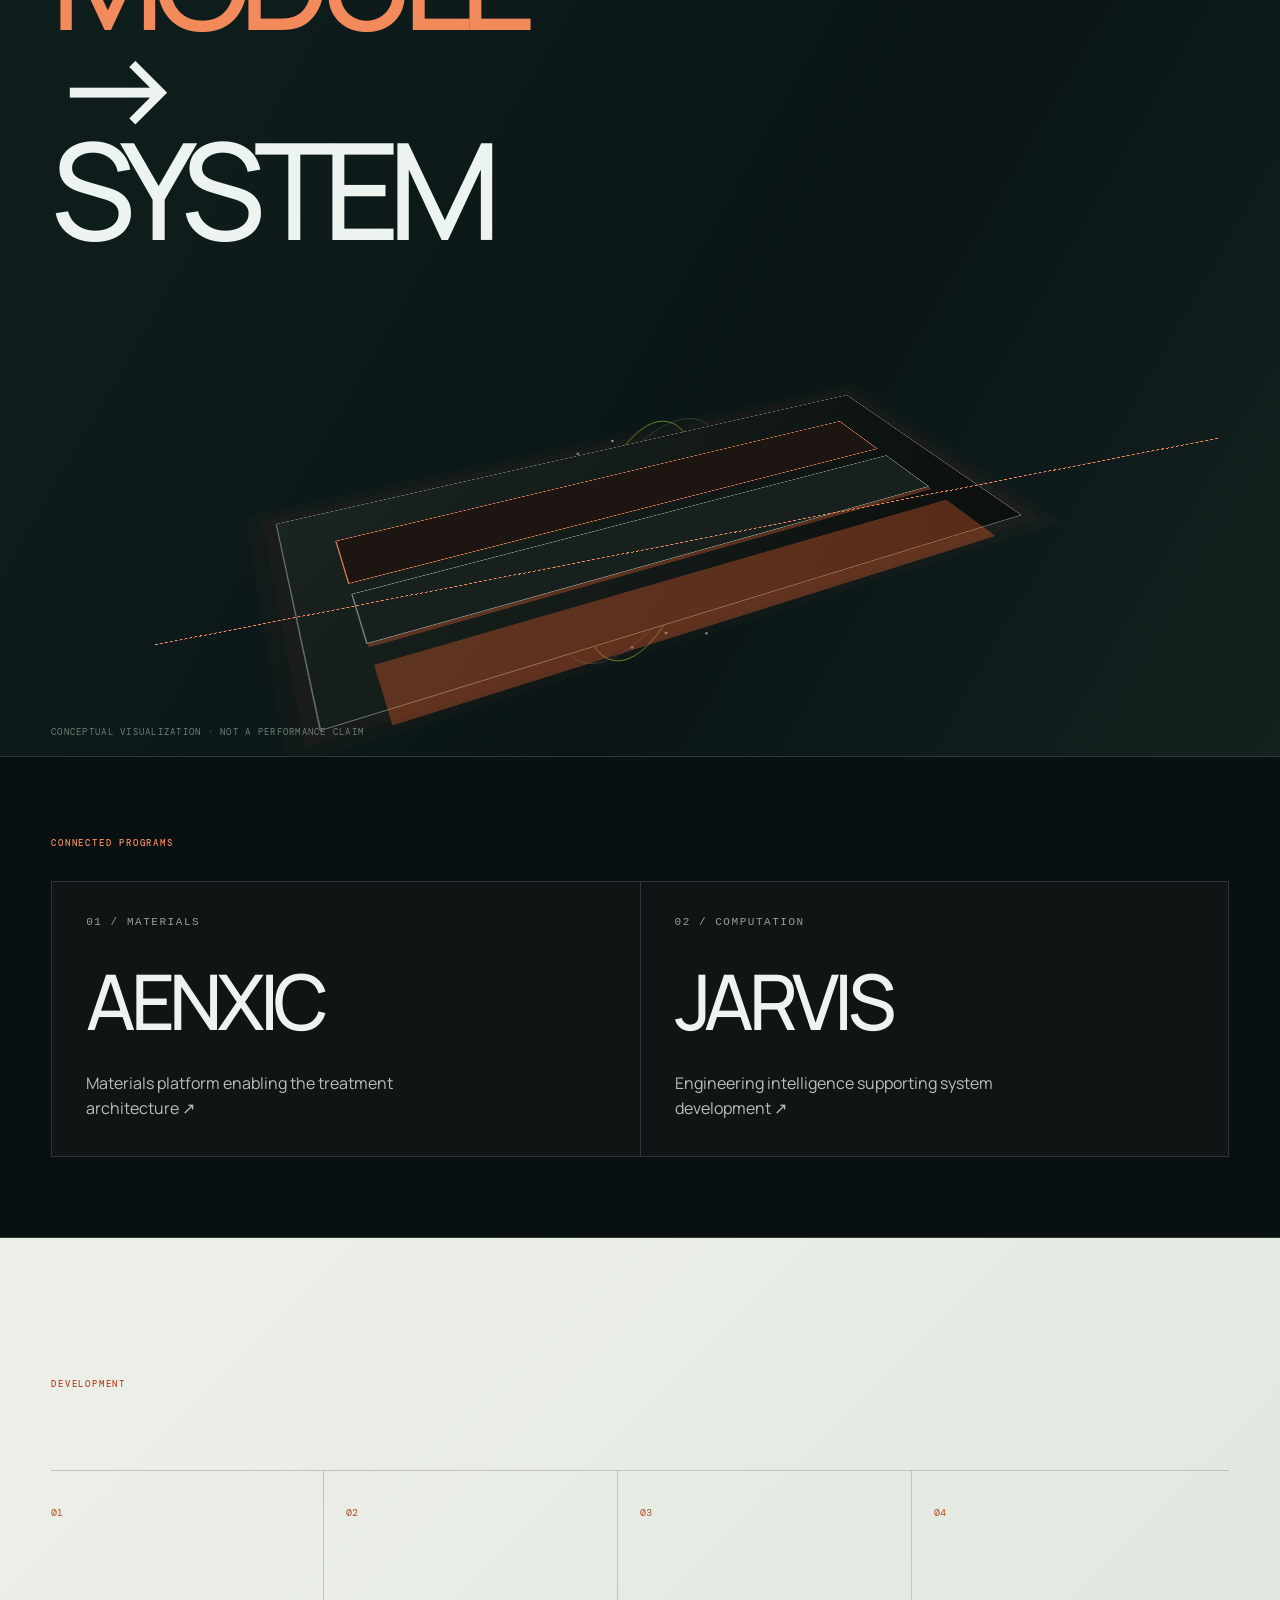
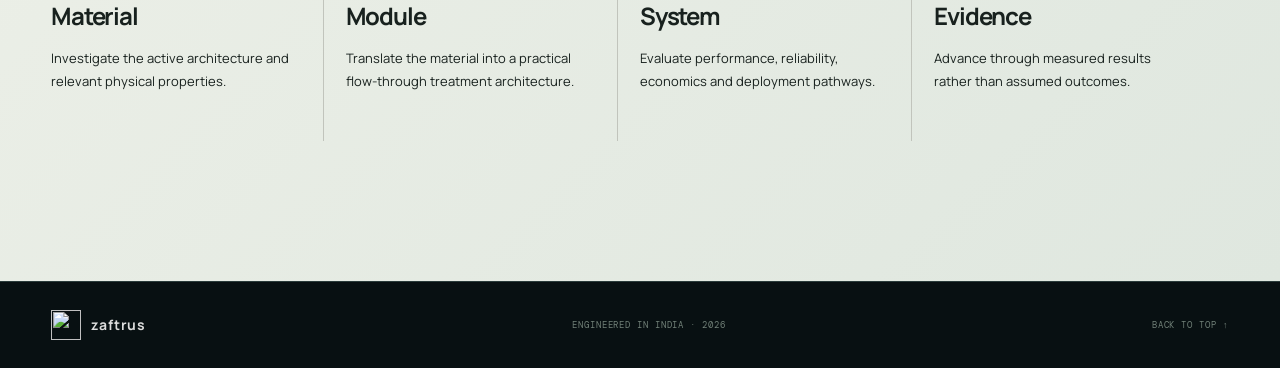
==== commit 812b5403: "Update aegis-nexa.html" ====
--- a/aegis-nexa.html
+++ b/aegis-nexa.html
@@ -1 +1 @@
-<!doctype html><html lang="en"><head><meta charset="utf-8"><meta name="viewport" content="width=device-width,initial-scale=1"><meta name="theme-color" content="#080a0b"><meta name="description" content="zaftrus — deep-tech systems for difficult problems."><link rel="icon" href="zaftrus-emblem-small.png"><link rel="stylesheet" href="styles.css"><title>AEGIS NEXA — zaftrus</title></head><body><div class="noise"></div><div class="progress"></div><header class="nav"><a class="brand" href="index.html"><img src="assets/zaftrus-emblem.png" alt="zaftrus emblem"><span class="brand-name">zaftrus</span></a><nav class="navlinks"><a class="" href="index.html">Home</a><a class="" href="technology.html">Technology</a><a class="active" href="aegis-nexa.html">AEGIS NEXA</a><a class="" href="company.html">Company</a><a class="" href="team.html">Team</a><a class="" href="contact.html">Contact</a><a class="nav-cta" href="contact.html">Start a conversation ↗</a></nav><button class="menu" aria-label="Open menu" aria-expanded="false">☰</button></header><div class="mobile-panel"><a class="" href="index.html">Home</a><a class="" href="technology.html">Technology</a><a class="active" href="aegis-nexa.html">AEGIS NEXA</a><a class="" href="company.html">Company</a><a class="" href="team.html">Team</a><a class="" href="contact.html">Contact</a></div><main id="top"><section class="section" style="padding-top:170px"><p class="section-label">02 — FLAGSHIP PROGRAM</p><p class="display">Water purification,<br><span class="serif">re-engineered.</span></p><p class="body">AEGIS NEXA is Zaftrus’ next-generation water technology program — a research and engineering platform focused on advanced material systems, flow architecture and electrochemical concepts.</p></section><section class="section split"><div><p class="section-label">AENXIC</p><p class="display">A material concept<br><span class="serif">under development.</span></p></div><div><p class="body">Advanced Electrochemical Nanostructured X-Material Integrated Composite.</p><p class="body">AENXIC describes the material/system concept being explored within AEGIS NEXA. It is presented as a development program, not as a proven commercial result.</p></div></section><section class="feature"><div class="feature-grid"><div><p class="section-label">SYSTEM ARCHITECTURE</p><div class="feature-title">MATERIAL<br><span>→ MODULE</span><br>→ SYSTEM</div></div><div class="feature-copy"><h3>One development path, several engineering questions.</h3><p class="body">How should the active material be structured? How does fluid move through it? Where does electrical control belong? How can the resulting module be tested, maintained and integrated into a larger treatment system?</p></div></div><div class="feature-visual"><canvas class="system-canvas" aria-label="Animated abstract system visualization"></canvas><div class="stack"></div><div class="flow-line"></div><span class="feature-note">CONCEPTUAL VISUALIZATION · NOT A PERFORMANCE CLAIM</span></div></section><section class="section related-programs"><p class="section-label">CONNECTED PROGRAMS</p><div class="related-grid"><a class="related-link" href="aegis-nexa/aenxic.html"><span>01 / MATERIALS</span><strong>AENXIC</strong><em>Materials platform enabling the treatment architecture ↗</em></a><a class="related-link" href="aegis-nexa/jarvis.html"><span>02 / COMPUTATION</span><strong>JARVIS</strong><em>Engineering intelligence supporting system development ↗</em></a></div></section><section class="section light"><p class="section-label">DEVELOPMENT</p><div class="principle-grid"><div class="principle"><span class="num">01</span><h3>Material</h3><p>Investigate the active architecture and relevant physical properties.</p></div><div class="principle"><span class="num">02</span><h3>Module</h3><p>Translate the material into a practical flow-through treatment architecture.</p></div><div class="principle"><span class="num">03</span><h3>System</h3><p>Evaluate performance, reliability, economics and deployment pathways.</p></div><div class="principle"><span class="num">04</span><h3>Evidence</h3><p>Advance through measured results rather than assumed outcomes.</p></div></div></section></main><footer><a class="footer-brand" href="index.html"><img src="assets/zaftrus-emblem.png" alt=""><strong>zaftrus</strong></a><span class="footer-copy">ENGINEERED IN INDIA · 2026</span><a class="top" href="#top">BACK TO TOP ↑</a></footer><script src="script.js"></script></body></html>
+<!doctype html><html lang="en"><head><meta charset="utf-8"><meta name="viewport" content="width=device-width,initial-scale=1"><meta name="theme-color" content="#080a0b"><meta name="description" content="zaftrus — deep-tech systems for difficult problems."><link rel="icon" href="assets/zaftrus-emblem-small.png"><link rel="stylesheet" href="styles.css"><title>AEGIS NEXA — zaftrus</title></head><body><div class="noise"></div><div class="progress"></div><header class="nav"><a class="brand" href="index.html"><img src="assets/zaftrus-emblem.png" alt="zaftrus emblem"><span class="brand-name">zaftrus</span></a><nav class="navlinks"><a class="" href="index.html">Home</a><a class="" href="technology.html">Technology</a><a class="active" href="aegis-nexa.html">AEGIS NEXA</a><a class="" href="company.html">Company</a><a class="" href="team.html">Team</a><a class="" href="contact.html">Contact</a><a class="nav-cta" href="contact.html">Start a conversation ↗</a></nav><button class="menu" aria-label="Open menu" aria-expanded="false">☰</button></header><div class="mobile-panel"><a class="" href="index.html">Home</a><a class="" href="technology.html">Technology</a><a class="active" href="aegis-nexa.html">AEGIS NEXA</a><a class="" href="company.html">Company</a><a class="" href="team.html">Team</a><a class="" href="contact.html">Contact</a></div><main id="top"><section class="section" style="padding-top:170px"><p class="section-label">02 — FLAGSHIP PROGRAM</p><p class="display">Water purification,<br><span class="serif">re-engineered.</span></p><p class="body">AEGIS NEXA is Zaftrus’ next-generation water technology program — a research and engineering platform focused on advanced material systems, flow architecture and electrochemical concepts.</p></section><section class="section split"><div><p class="section-label">AENXIC</p><p class="display">A material concept<br><span class="serif">under development.</span></p></div><div><p class="body">Advanced Electrochemical Nanostructured X-Material Integrated Composite.</p><p class="body">AENXIC describes the material/system concept being explored within AEGIS NEXA. It is presented as a development program, not as a proven commercial result.</p></div></section><section class="feature"><div class="feature-grid"><div><p class="section-label">SYSTEM ARCHITECTURE</p><div class="feature-title">MATERIAL<br><span>→ MODULE</span><br>→ SYSTEM</div></div><div class="feature-copy"><h3>One development path, several engineering questions.</h3><p class="body">How should the active material be structured? How does fluid move through it? Where does electrical control belong? How can the resulting module be tested, maintained and integrated into a larger treatment system?</p></div></div><div class="feature-visual"><canvas class="system-canvas" aria-label="Animated abstract system visualization"></canvas><div class="stack"></div><div class="flow-line"></div><span class="feature-note">CONCEPTUAL VISUALIZATION · NOT A PERFORMANCE CLAIM</span></div></section><section class="section related-programs"><p class="section-label">CONNECTED PROGRAMS</p><div class="related-grid"><a class="related-link" href="aegis-nexa/aenxic.html"><span>01 / MATERIALS</span><strong>AENXIC</strong><em>Materials platform enabling the treatment architecture ↗</em></a><a class="related-link" href="aegis-nexa/jarvis.html"><span>02 / COMPUTATION</span><strong>JARVIS</strong><em>Engineering intelligence supporting system development ↗</em></a></div></section><section class="section light"><p class="section-label">DEVELOPMENT</p><div class="principle-grid"><div class="principle"><span class="num">01</span><h3>Material</h3><p>Investigate the active architecture and relevant physical properties.</p></div><div class="principle"><span class="num">02</span><h3>Module</h3><p>Translate the material into a practical flow-through treatment architecture.</p></div><div class="principle"><span class="num">03</span><h3>System</h3><p>Evaluate performance, reliability, economics and deployment pathways.</p></div><div class="principle"><span class="num">04</span><h3>Evidence</h3><p>Advance through measured results rather than assumed outcomes.</p></div></div></section></main><footer><a class="footer-brand" href="index.html"><img src="assets/zaftrus-emblem.png" alt=""><strong>zaftrus</strong></a><span class="footer-copy">ENGINEERED IN INDIA · 2026</span><a class="top" href="#top">BACK TO TOP ↑</a></footer><script src="script.js"></script></body></html>
